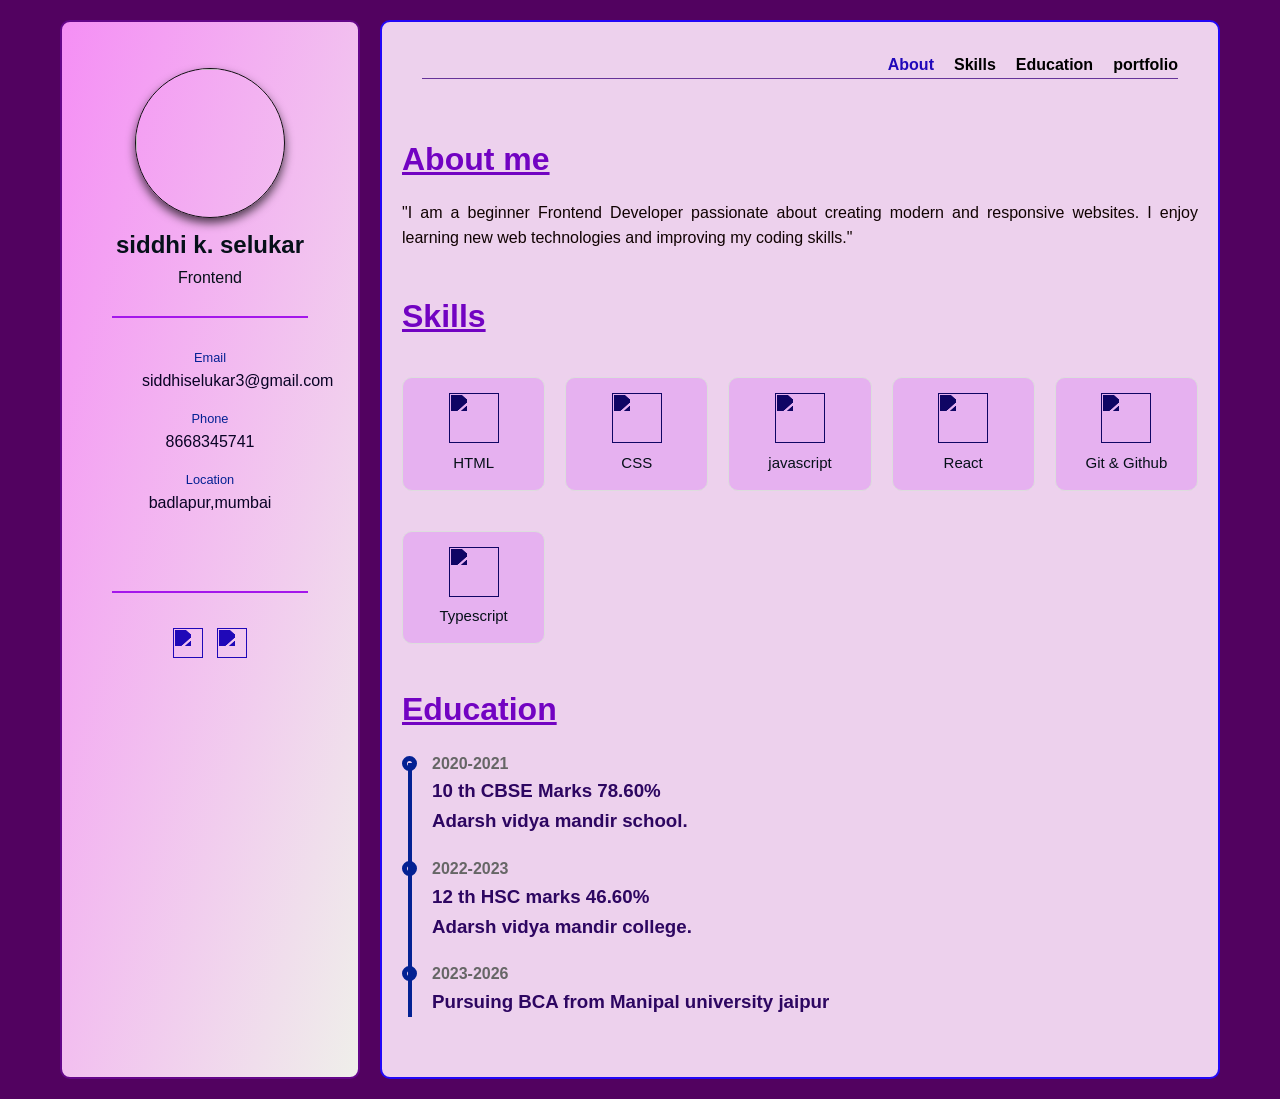
==== index.html @ 5fafc012 "Rename portfolio.html to  index.html" ====
<!DOCTYPE html>
<html lang="en">
<head>
    <meta charset="UTF-8">
    <meta name="viewport" content="width=device-width, initial-scale=1.0">
    <title>profile poftfolio</title>
    <link rel="stylesheet" href="./style.css">
</head>
<body>
    <div class="main-container">
        <!-- sidebar -->
        <div class="sidebar">
            <!-- profile -->
            <div class="profile">
                <img src="./WhatsApp Image 2026-05-31 at 11.22.38 PM.jpeg" alt="">
                <h2>siddhi k. selukar</h2>
                <p>Frontend</p>
            </div>
            <!-- contact -->
            <div class="contact">
                <div class="email">
                    <h3 class="lable">Email</h3>
                    <a href="mail:@gmail.com" class="value">siddhiselukar3@gmail.com</a>
                </div>
                <div class="phone">
                    <h3 class="lable">Phone</h3>
                    <a href="tel:no" class="value">8668345741</a>
                </div>
                <div class="location">
                    <h3 class="lable">Location</h3>
                    <p class="value">badlapur,mumbai</p>
                </div>
            </div>
            <!-- social -->
            <div class="social">
                <a href="https://www.instagram.com/siddhi_selukar_08/"><img src="https://simpleicons.org/icons/instagram.svg"></a>
                <a href="https://github.com/"><img src="https://simpleicons.org/icons/github.svg"></a>
            </div>
        </div>
        <!-- main contain -->
        <div class="main-contain">
            <!-- navigation -->
            <div id="navigation">
                <nav>
                    <a href="#aboutme" class="active">About</a>
                    <a href="#skills">Skills</a>
                    <a href="#education">Education</a>
                    <a href="#portfolio">portfolio</a>
                </nav>
            </div>
            <!-- about me -->
            <div id="aboutme"> 
                <h2 class="heading">About me</h2>               
                <p class="conta_in"> "I am a beginner Frontend Developer passionate about creating modern and responsive websites. 
                    I enjoy learning new web technologies and improving my coding skills."</p>
                
            </div>
            <!-- skills -->
            <div id="skills">
                <h2 class="heading">Skills</h2>
                <div class="grid-conteiner">
                    <div class="item">
                        <img src="https://simpleicons.org/icons/html5.svg">
                        <h3>HTML</h3>
                    </div>
                     <div class="item">
                        <img src="https://simpleicons.org/icons/css.svg">
                        <h3>CSS</h3>
                    </div>
                    <div class="item">
                        <img src="https://simpleicons.org/icons/javascript.svg" alt="">
                        <h3>javascript</h3>
                    </div>
                    <div class="item">
                        <img src="https://simpleicons.org/icons/react.svg" alt="">
                        <h3>React</h3>
                    </div>
                    <div class="item">
                        <img src="https://simpleicons.org/icons/git.svg" alt="">
                        <h3>Git & Github</h3>
                    </div>
                    <div class="item">
                        <img src="https://simpleicons.org/icons/typescript.svg" alt="">
                        <h3>Typescript</h3> 
                    </div>
                </div>
            </div>
            <!---------------- education -------------------->
            <div id="education">
                <h2 class="heading">Education</h2>
                <div class="edtech">
                    <div class="edfirst">
                        <div class="year">2020-2021</div>
                        <h3>10 th CBSE Marks 78.60%</h3>
                        <h3>Adarsh vidya mandir school. </h3>
                        <div class="goal"></div>
                    </div>
                    <div class="line"></div>
                    <div class="edfirst">
                        <div class="year">2022-2023</div>
                        <h3>12 th HSC marks 46.60%</h3>
                        <h3>Adarsh vidya mandir college.</h3>
                        <div class="goal"></div>
                    </div>
                    <div class="edfirst">
                        <div class="year">2023-2026</div>
                        <h3>Pursuing BCA from Manipal university jaipur </h3>
                        <div class="goal"></div>
                    </div>
                </div>
            </div>
            <!-- portfolio -->
            <div id="portfolio"></div>
        </div>

    </div>
    
</body>
</html>
---- style.css ----
*{
    padding: 0;
    margin: 0;
    box-sizing: border-box;
}
body{
    background: #520260;
    font-family: sans-serif;
    color: rgb(6, 16, 25);
    line-height: 1.6;
}

.main-container{
    display: grid;
    max-width: 1200px;
    grid-template-columns: 350px 1fr ;
    gap : 50px;
    padding-top: 40px;
    margin: auto;

}

.sidebar{
    /* height: 90vh; */
    background:   rgb(237, 209, 237);
    border: 2px solid #640689;
    border-radius: 15px;
    background-image: linear-gradient(to bottom right, rgb(245, 143, 245), rgb(239, 239, 234));
}



/*----------------------------------- profile ----------------------------*/

.profile{
    text-align: center;
    margin: 10%;
    padding: auto;
}

.profile img{
    
    height: 120px;
    width: 120px;
    border-radius: 50%;
    border: 1.5px solid #110f12;
    box-shadow: 0 5px 10px rgba(0, 0, 0, 0.671);
    
}
.h2{
    font-size: 1.2rem;
    font-weight: 700;
    margin-top: 20px;
    color: aliceblue;
}


/* /-------------------------------------* contact *----------------------------/ */
.contact{
    align-self: normal;
    padding: 30px;
    border-top: 2px solid rgb(164, 23, 235);
    margin: 30px;
}
.lable{
    font-weight: 400;
    font-size: 0.8rem;
    color: rgb(4, 33, 147);
}
.value{

    color: rgb(9, 3, 37);
    text-decoration: none;
    
}
.email,.phone{
    margin-bottom: 10px;
}

/*----------------------------- social midia---------------------------- */

.social{
    padding: 30px;
    border-top: 2px solid rgb(164, 23, 235);
    margin: 30px;
    text-align: center;
}
.social img{
    height: 24px;
    width: 24px; 
    margin-left: 15px;   
    filter: brightness(0) saturate(100%) invert(11%) sepia(74%) saturate(5204%) hue-rotate(250deg) brightness(91%) contrast(127%);
    transition: filter 0.3s ease;
}
.social img:hover{
    filter: brightness(0) saturate(0%) invert(0%) sepia(0%) saturate(0%) hue-rotate(348deg) brightness(0%) contrast(0%);
}

/*================================ maincontain========================= */
.main-contain{
    
    background: rgb(237, 209, 237);
    border: 2px solid #2307f7;
    padding: 30px;
    border-radius: 16px;
    
    
}

#navigation{
    padding: 10px 20px;
}
nav{
    display: flex;
    justify-content: flex-end;
    gap: 20px;
    border-bottom: 1px solid rebeccapurple;
}
nav a{
    text-decoration: none;
    color: #037eb3;
    font-weight: 500;
    transition: color 0.2s erase;
    
}
.active ,nav a:hover{
    color: #2008ba;
}

/* =======================================about me==================================== */
.heading{
    color: #7203c2;
    font-size: 2rem;
    margin-top: 25px;
    margin-bottom: 3px;
    text-decoration: underline;
 

}

.conta_in{
    text-align: justify;
    text-underline-offset: 20px; 
    color: #100202;
    

}
#about{
    margin-bottom: 20px;
}



/*================================== skills =================================== */


.grid-conteiner{
    display: grid;
    grid-template-columns: repeat(auto-fit,minmax(120px,1fr));
    gap: 40px;
    
}
.item{
    padding: 20px;
    border-radius: 10px;
    border: 2px solid rgb(170, 7, 188);
    background-color: rgba(223, 144, 243, 0.489);
    text-align: center;
    margin-top: 20px;
    transition: trasform 0.3s ease , boxshadow 0.3s ease;
}
.item img{
    height: 48px;
    width: 48px;
    filter: brightness(0) saturate(100%) invert(9%) sepia(44%) saturate(4305%) hue-rotate(239deg) brightness(113%) contrast(124%);    
}

.item h3{
    font-size: 15px;
    font-weight: 500;
}
.item:hover{
    transform: scale(1.1);
    box-shadow: 0px 0px 10px 5px rgb(244, 148, 237);
}

/* -------------------------education----------------------- */
#education{
    margin-top: 30px;
    
}
.year{
    font-size: 1rem;
}
.edfirst h3{
    color: #2d0661;

}
.edtech{
    position: relative;
}
.edfirst {
    margin-bottom: 25px;
    position: relative;
    padding-left: 30px;
}
.goal{
    height: 15px;
    width: 15px;
    border-radius: 50%;
    border: 5px solid rgb(4, 33, 147);
    position: absolute;
    top: 5px;
    left: 0px;
}
.line{
    position: absolute;
    width: 2px;
    top: 12px;
    bottom: 0px;
    left: 6px;
    border: 2px solid rgb(4, 33, 147);

}

/* ------------------------Responsive---------------*/
@media (min-width: 600px) {
  /* .main-container {grid-area: 1 / span 6;}
  .heading{grid-area: 1 / span 4;}
   */

  *{
    margin: 0;
    padding: 0;
    box-sizing: border-box;
}

body{
    font-family: Arial, sans-serif;
    background: #520260;
}

.main-container{
    display: flex;
    gap: 20px;
    padding: 20px;
}

/* Sidebar */
.sidebar{
    width: 300px;
    background: rgb(237, 209, 237);
    padding: 20px;
    border-radius: 10px;
    text-align: center;
    background-image: linear-gradient(to bottom right, rgb(245, 143, 245), rgb(239, 239, 234));

}

.profile img{
    width: 150px;
    height: 150px;
    border-radius: 50%;
    object-fit: cover;
}

.contact{
    margin-top: 20px;
}

.contact div{
    margin-bottom: 15px;
}

.social{
    margin-top: 20px;
}

.social img{
    width: 30px;
    height: 30px;
    margin: 5px;
}

/* Main Content */
.main-contain{
    flex: 1;
    background: rgb(237, 209, 237);
    padding: 20px;
    border-radius: 10px;
}

nav{
    display: flex;
    gap: 20px;
    margin-bottom: 20px;
}

nav a{
    text-decoration: none;
    color: black;
    font-weight: bold;
}

.heading{
    margin-bottom: 15px;
}

#aboutme,
#skills,
#education{
    margin-bottom: 40px;
}

/* Skills */
.grid-conteiner{
    display: grid;
    grid-template-columns: repeat(auto-fit,minmax(120px,1fr));
    gap: 20px;
}

.item{
    text-align: center;
    padding: 15px;
    border: 1px solid #ddd;
    border-radius: 10px;
}

.item img{
    width: 50px;
    height: 50px;
}

/* Education */
.edfirst{
    margin-bottom: 20px;
}

.year{
    font-weight: bold;
    color: #666;
}

/* Images Responsive */
img{
    max-width: 100%;
    height: auto;
}

/* Tablet */
@media screen and (max-width:768px){

    .main-container{
        flex-direction: column;
    }

    .sidebar{
        width: 100%;
    }

    .main-contain{
        width: 100%;
    }

    nav{
        flex-wrap: wrap;
        justify-content: center;
    }

    .grid-conteiner{
        grid-template-columns: repeat(2,1fr);
    }
}

/* Mobile */
@media screen and (max-width:480px){

    .profile img{
        width: 120px;
        height: 120px;
    }

    nav{
        flex-direction: column;
        align-items: center;
    }

    nav a{
        width: 100%;
        text-align: center;
        padding: 10px;
        border-bottom: 1px solid #ddd;
    }

    .grid-conteiner{
        grid-template-columns: 1fr;
    }

    h2{
        font-size: 22px;
    }

    h3{
        font-size: 16px;
    }

    p{
        font-size: 14px;
    }
}

    
}
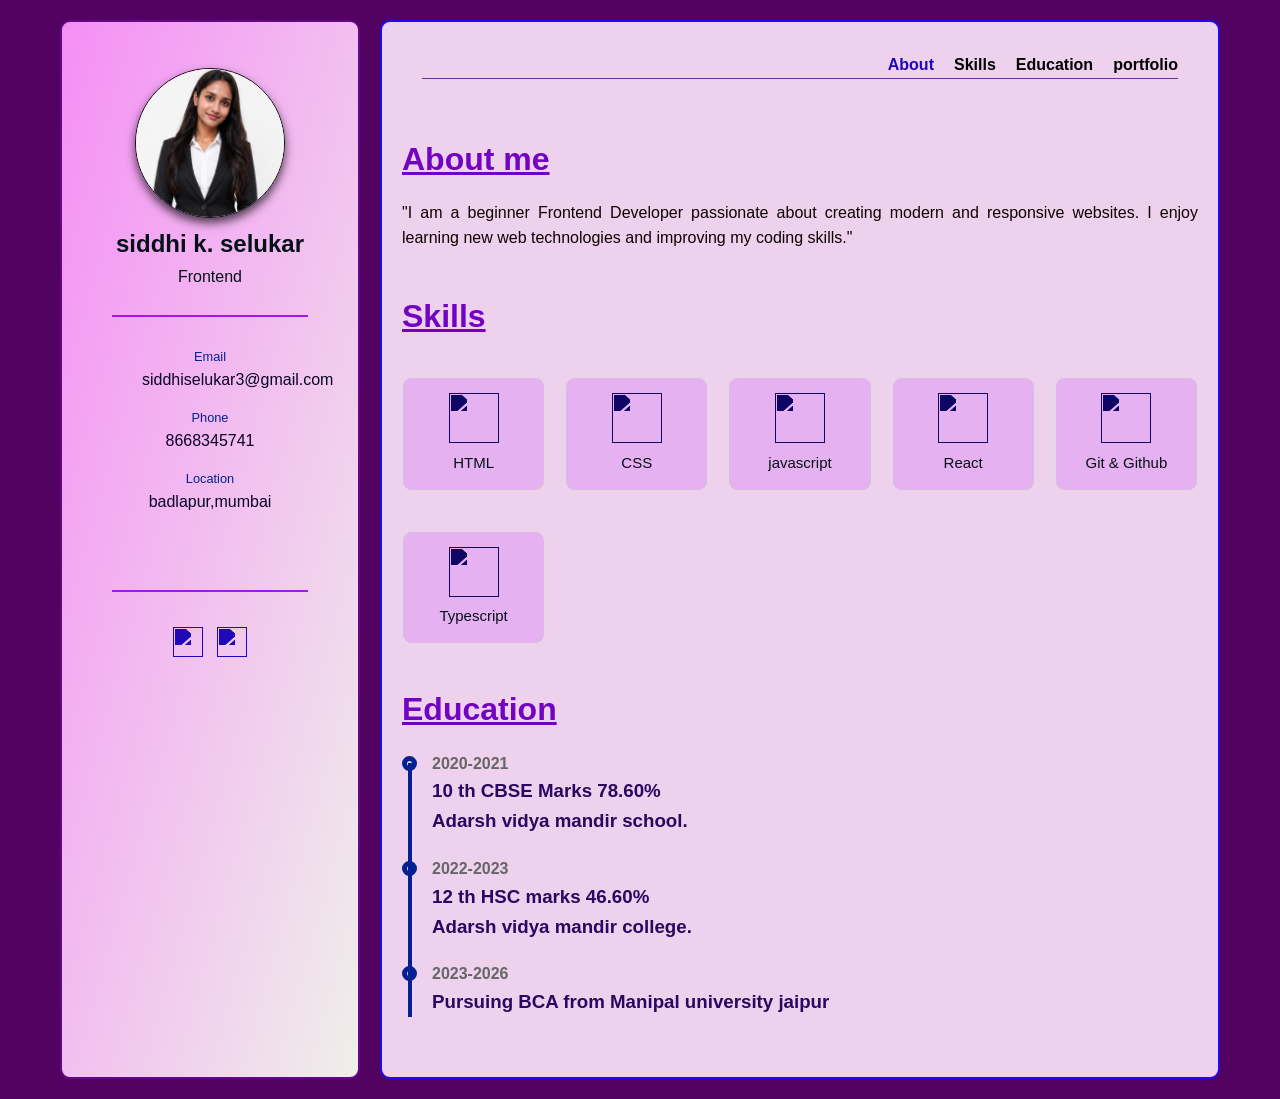
==== commit 5ab3e439: "Update profile picture and fix HTML formatting Updated profile picture source and fixed minor HTML f" ====
--- a/index.html
+++ b/index.html
@@ -12,7 +12,7 @@
         <div class="sidebar">
             <!-- profile -->
             <div class="profile">
-                <img src="./WhatsApp Image 2026-05-31 at 11.22.38 PM.jpeg" alt="">
+                <img src="profile_pic.jpeg" alt="">
                 <h2>siddhi k. selukar</h2>
                 <p>Frontend</p>
             </div>
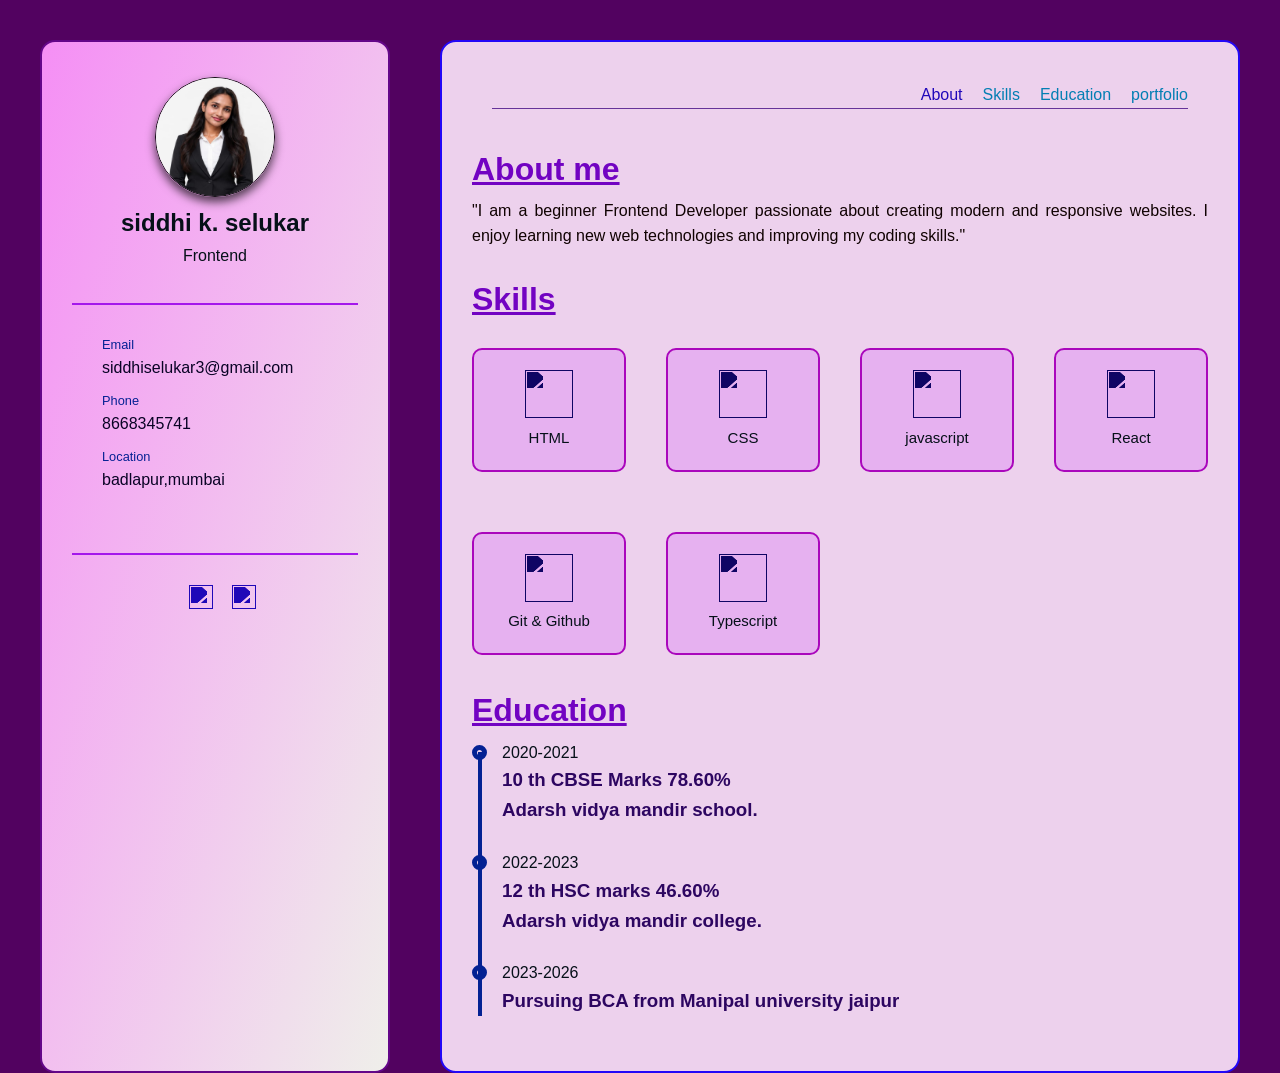
==== commit fd5b3baa: "Fix HTML structure and update profile links" ====
--- a/index.html
+++ b/index.html
@@ -34,7 +34,7 @@
             <!-- social -->
             <div class="social">
                 <a href="https://www.instagram.com/siddhi_selukar_08/"><img src="https://simpleicons.org/icons/instagram.svg"></a>
-                <a href="https://github.com/"><img src="https://simpleicons.org/icons/github.svg"></a>
+                <a href="https://github.com/siddhiselukar17-ai/siddhi-portfolio?utm_source=chatgpt.com"><img src="https://simpleicons.org/icons/github.svg"></a>
             </div>
         </div>
         <!-- main contain -->
--- a/style.css
+++ b/style.css
@@ -224,190 +224,111 @@
 }
 
 /* ------------------------Responsive---------------*/
-@media (min-width: 600px) {
-  /* .main-container {grid-area: 1 / span 6;}
-  .heading{grid-area: 1 / span 4;}
-   */
-
-  *{
-    margin: 0;
-    padding: 0;
-    box-sizing: border-box;
-}
-
-body{
-    font-family: Arial, sans-serif;
-    background: #520260;
-}
-
-.main-container{
-    display: flex;
-    gap: 20px;
-    padding: 20px;
-}
-
-/* Sidebar */
-.sidebar{
-    width: 300px;
-    background: rgb(237, 209, 237);
-    padding: 20px;
-    border-radius: 10px;
-    text-align: center;
-    background-image: linear-gradient(to bottom right, rgb(245, 143, 245), rgb(239, 239, 234));
-
-}
-
-.profile img{
-    width: 150px;
-    height: 150px;
-    border-radius: 50%;
-    object-fit: cover;
-}
-
-.contact{
-    margin-top: 20px;
-}
-
-.contact div{
-    margin-bottom: 15px;
-}
-
-.social{
-    margin-top: 20px;
-}
-
-.social img{
-    width: 30px;
-    height: 30px;
-    margin: 5px;
-}
-
-/* Main Content */
-.main-contain{
-    flex: 1;
-    background: rgb(237, 209, 237);
-    padding: 20px;
-    border-radius: 10px;
-}
-
-nav{
-    display: flex;
-    gap: 20px;
-    margin-bottom: 20px;
-}
-
-nav a{
-    text-decoration: none;
-    color: black;
-    font-weight: bold;
-}
-
-.heading{
-    margin-bottom: 15px;
-}
-
-#aboutme,
-#skills,
-#education{
-    margin-bottom: 40px;
-}
-
-/* Skills */
-.grid-conteiner{
-    display: grid;
-    grid-template-columns: repeat(auto-fit,minmax(120px,1fr));
-    gap: 20px;
-}
-
-.item{
-    text-align: center;
-    padding: 15px;
-    border: 1px solid #ddd;
-    border-radius: 10px;
-}
-
-.item img{
-    width: 50px;
-    height: 50px;
-}
-
-/* Education */
-.edfirst{
-    margin-bottom: 20px;
-}
-
-.year{
-    font-weight: bold;
-    color: #666;
-}
-
-/* Images Responsive */
-img{
-    max-width: 100%;
-    height: auto;
-}
-
-/* Tablet */
-@media screen and (max-width:768px){
+@media screen and (max-width: 600px) {
+
+    body{
+        background:#520260;
+        padding:10px;
+    }
 
     .main-container{
-        flex-direction: column;
+        display:flex;
+        flex-direction:column;
+        gap:15px;
+        padding:10px;
     }
 
     .sidebar{
-        width: 100%;
+        width:100%;
+        padding:20px;
     }
 
     .main-contain{
-        width: 100%;
+        width:100%;
+        padding:20px;
+    }
+
+    .profile img{
+        width:120px;
+        height:120px;
+    }
+
+    .profile h2{
+        font-size:22px;
+    }
+
+    .profile p{
+        font-size:16px;
     }
 
     nav{
-        flex-wrap: wrap;
-        justify-content: center;
+        display:flex;
+        flex-direction:column;
+        gap:10px;
+        align-items:center;
+    }
+
+    nav a{
+        width:100%;
+        text-align:center;
+        padding:12px;
+        background:#ffffff;
+        border-radius:8px;
+        text-decoration:none;
+        color:#000;
+        font-weight:bold;
     }
 
     .grid-conteiner{
-        grid-template-columns: repeat(2,1fr);
-    }
-}
-
-/* Mobile */
-@media screen and (max-width:480px){
-
-    .profile img{
-        width: 120px;
-        height: 120px;
-    }
-
-    nav{
-        flex-direction: column;
-        align-items: center;
-    }
-
-    nav a{
-        width: 100%;
-        text-align: center;
-        padding: 10px;
-        border-bottom: 1px solid #ddd;
-    }
-
-    .grid-conteiner{
-        grid-template-columns: 1fr;
-    }
-
-    h2{
-        font-size: 22px;
+        display:grid;
+        grid-template-columns:1fr;
+        gap:15px;
+    }
+
+    .item{
+        padding:15px;
+    }
+
+    .item img{
+        width:50px;
+        height:50px;
+    }
+
+    .contact{
+        text-align:center;
+    }
+
+    .social{
+        display:flex;
+        justify-content:center;
+        gap:15px;
+    }
+
+    .social img{
+        width:30px;
+        height:30px;
+    }
+
+    .heading{
+        font-size:24px;
+        text-align:center;
     }
 
     h3{
-        font-size: 16px;
-    }
-
-    p{
-        font-size: 14px;
-    }
-}
-
-    
-}+        font-size:18px;
+    }
+
+    p,
+    a{
+        font-size:15px;
+    }
+
+    .edfirst{
+        padding:10px;
+    }
+
+    .year{
+        font-size:15px;
+    }
+}
+   
